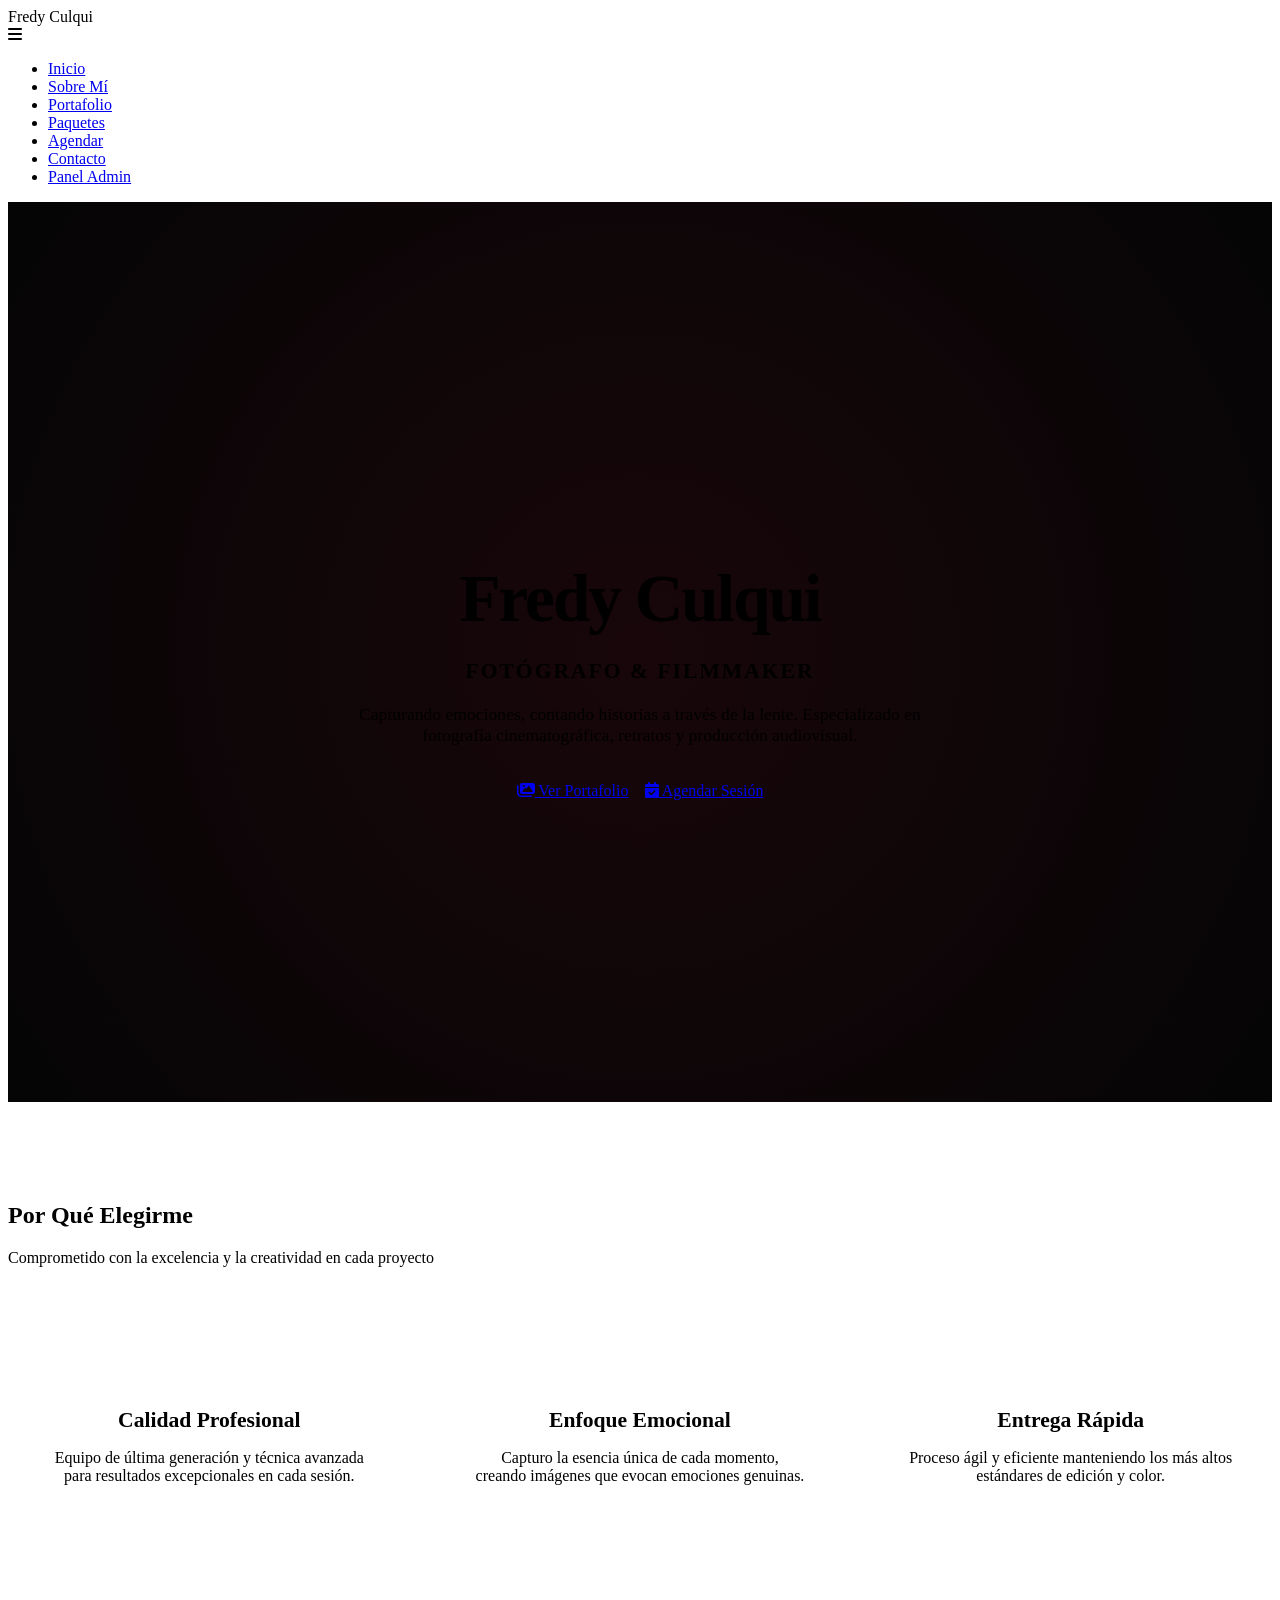
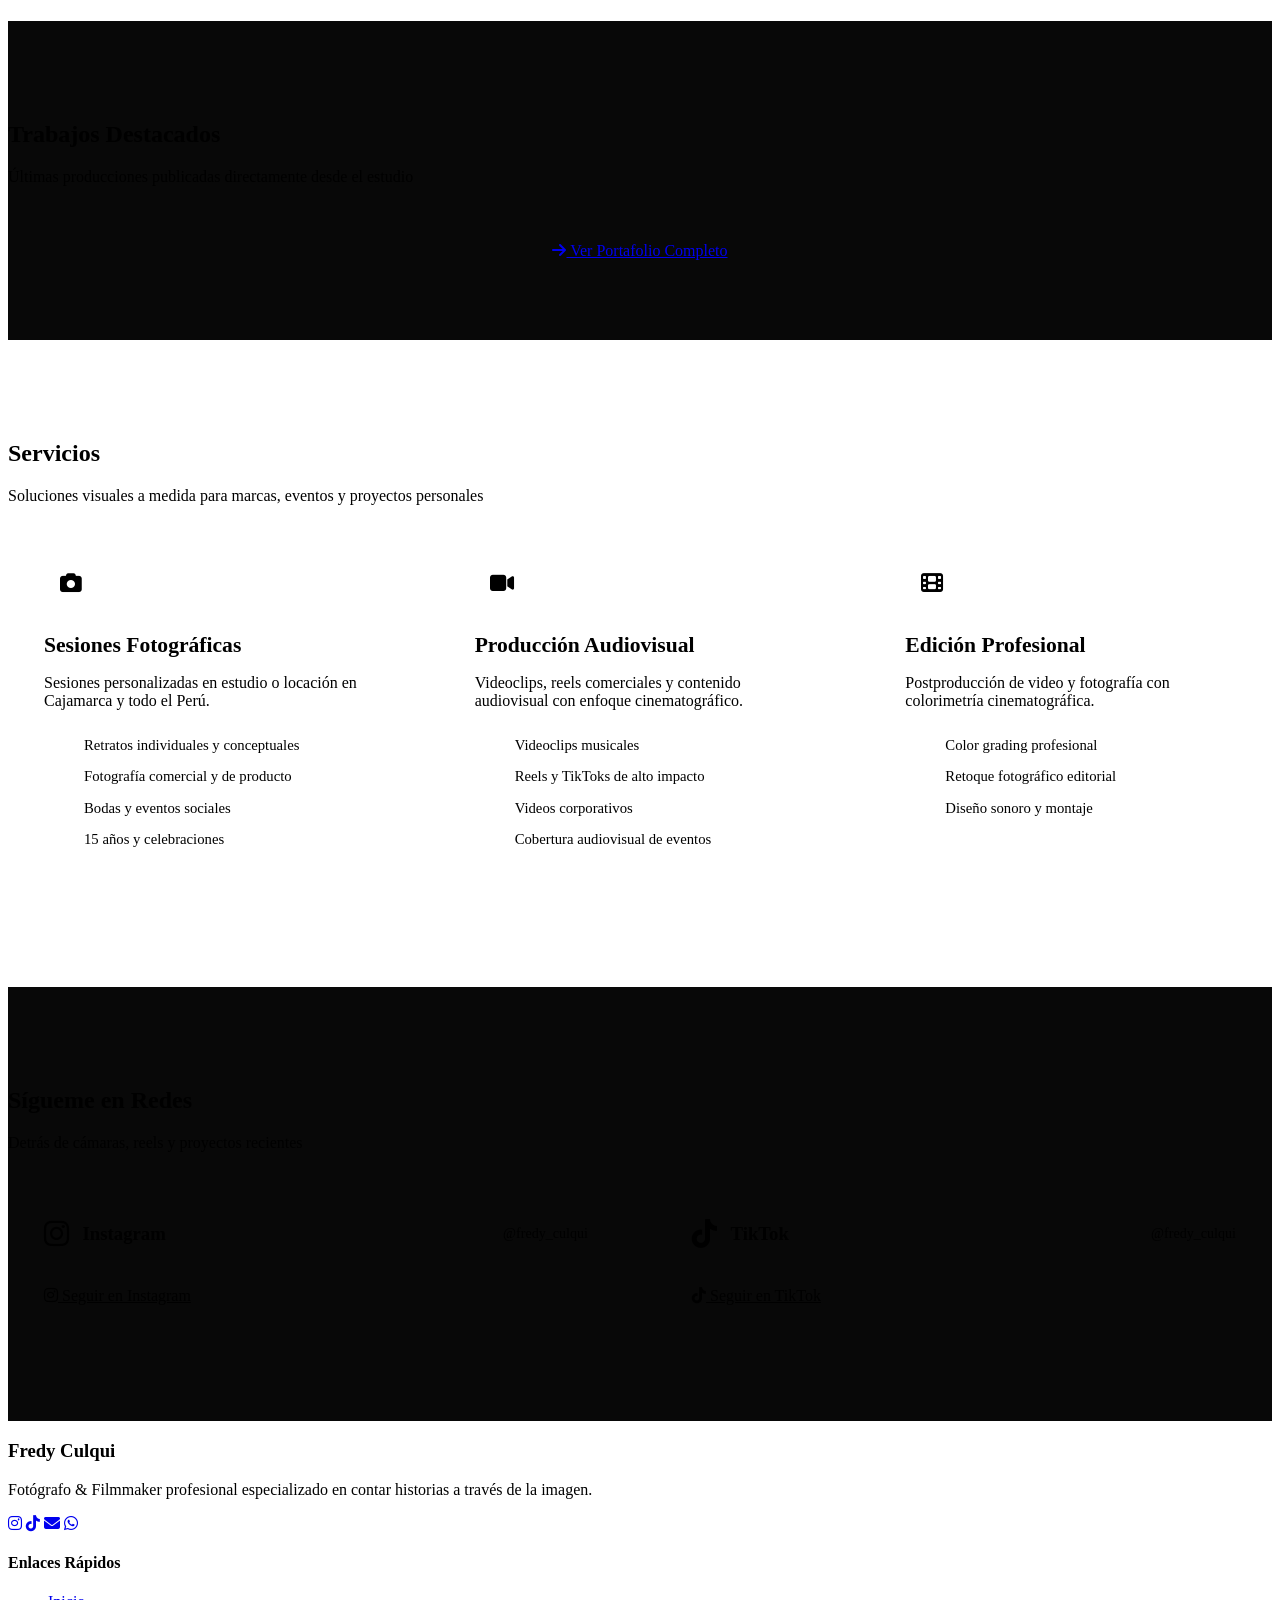
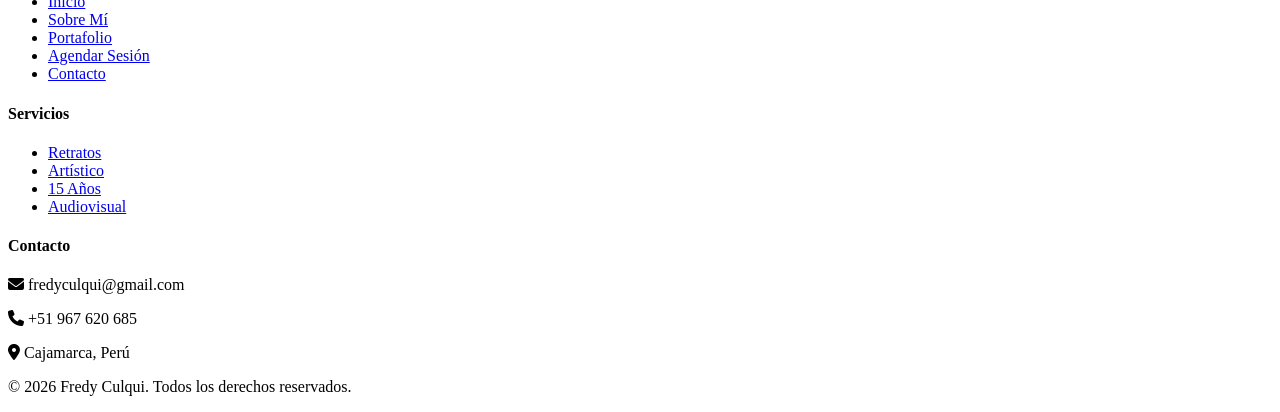
==== index.html @ 5238fda6 "Add files via upload" ====
<!DOCTYPE html>
<html lang="es">
<head>
    <meta charset="UTF-8">
    <meta name="viewport" content="width=device-width, initial-scale=1.0">
    <title>Fredy Culqui - Fotógrafo & Filmmaker</title>
    <link rel="stylesheet" href="https://cdnjs.cloudflare.com/ajax/libs/font-awesome/6.5.0/css/all.min.css">
    <link href="https://fonts.googleapis.com/css2?family=Inter:wght@300;400;500;600;700&display=swap" rel="stylesheet">
    <link rel="stylesheet" href="css/style.css">
    <link rel="stylesheet" href="css/navbar.css">
    <link rel="stylesheet" href="css/responsive.css">
    <style>
        .hero {
            position: relative;
            min-height: 100vh;
            display: flex;
            align-items: center;
            justify-content: center;
            text-align: center;
            overflow: hidden;
            background: radial-gradient(circle at center, #18060a 0%, #050505 100%);
        }

        #video-fondo {
            position: absolute;
            inset: 0;
            width: 100%;
            height: 100%;
            object-fit: cover;
            z-index: 1;
            filter: brightness(0.35);
            display: none;
        }

        .hero-text {
            max-width: 820px;
            padding: 2rem;
            z-index: 2;
            position: relative;
        }

        .hero h1 {
            font-size: 4.2rem;
            font-weight: 700;
            letter-spacing: -0.03em;
            margin-bottom: 0.75rem;
            color: var(--primary);
        }

        .hero .subtitle {
            font-size: 1.35rem;
            color: var(--accent);
            margin-bottom: 1.25rem;
            font-weight: 600;
            text-transform: uppercase;
            letter-spacing: 2px;
        }

        .hero .description {
            font-size: 1.1rem;
            color: var(--secondary);
            margin-bottom: 2.25rem;
            max-width: 600px;
            margin-inline: auto;
        }

        .btn-container {
            display: flex;
            gap: 1rem;
            justify-content: center;
            flex-wrap: wrap;
        }

        .features-section,
        .services-section {
            padding: 80px 0;
            background: var(--bg-dark);
        }

        .style-section,
        .social-section {
            padding: 80px 0;
            background: #080808;
            border-top: 1px solid var(--border-color);
            border-bottom: 1px solid var(--border-color);
        }

        .features-grid,
        .services-grid,
        .mini-gallery {
            display: grid;
            grid-template-columns: repeat(auto-fit, minmax(290px, 1fr));
            gap: 1.75rem;
        }

        .feature-card,
        .service-card,
        .social-card {
            padding: 2.25rem;
            background: var(--card-bg);
            border-radius: 12px;
            border: 1px solid var(--border-color);
            transition: all var(--transition-base);
        }

        .feature-card {
            text-align: center;
        }

        .feature-card:hover,
        .service-card:hover,
        .social-card:hover {
            transform: translateY(-6px);
            border-color: var(--accent);
        }

        .feature-icon {
            width: 68px;
            height: 68px;
            margin: 0 auto 1.25rem;
            background: var(--accent);
            border-radius: 50%;
            display: flex;
            align-items: center;
            justify-content: center;
            font-size: 1.6rem;
            color: #ffffff;
        }

        .service-icon {
            width: 54px;
            height: 54px;
            margin-bottom: 1.25rem;
            background: var(--accent-soft);
            border: 1px solid var(--accent);
            border-radius: 10px;
            display: flex;
            align-items: center;
            justify-content: center;
            font-size: 1.35rem;
            color: var(--accent);
        }

        .feature-card h3,
        .service-card h3 {
            font-size: 1.35rem;
            margin-bottom: 0.75rem;
        }

        .feature-card p,
        .service-card p {
            color: var(--secondary);
            margin-bottom: 1.25rem;
        }

        .service-features {
            list-style: none;
        }

        .service-features li {
            color: var(--secondary);
            padding: 0.45rem 0;
            border-bottom: 1px solid var(--border-color);
            font-size: 0.92rem;
        }

        .service-features li:last-child {
            border-bottom: none;
        }

        .mini-gallery {
            margin-bottom: 2.5rem;
        }

        .gallery-item {
            position: relative;
            border-radius: 10px;
            overflow: hidden;
            aspect-ratio: 4/5;
            background: var(--card-bg);
            border: 1px solid var(--border-color);
        }

        .gallery-item img,
        .gallery-item video {
            width: 100%;
            height: 100%;
            object-fit: cover;
            transition: transform var(--transition-slow);
        }

        .gallery-item:hover img,
        .gallery-item:hover video {
            transform: scale(1.05);
        }

        .gallery-overlay {
            position: absolute;
            inset: 0;
            background: linear-gradient(transparent 35%, rgba(0, 0, 0, 0.9) 100%);
            display: flex;
            align-items: flex-end;
            padding: 1.5rem;
        }

        .overlay-content span {
            color: var(--accent);
            font-size: 0.75rem;
            font-weight: 700;
            text-transform: uppercase;
            letter-spacing: 1px;
        }

        .overlay-content h4 {
            font-size: 1.2rem;
            margin: 0.25rem 0;
        }

        .overlay-content p {
            color: var(--secondary);
            font-size: 0.88rem;
        }

        .text-center {
            text-align: center;
        }

        .social-grid {
            display: grid;
            grid-template-columns: repeat(auto-fit, minmax(300px, 1fr));
            gap: 2rem;
        }

        .social-header {
            display: flex;
            align-items: center;
            gap: 0.85rem;
            margin-bottom: 1.5rem;
        }

        .social-header i {
            font-size: 1.8rem;
            color: var(--accent);
        }

        .follower-count {
            color: var(--secondary);
            font-size: 0.88rem;
            margin-left: auto;
        }

        .btn-social {
            width: 100%;
            background: transparent;
            color: var(--primary);
            border: 1px solid var(--border-color);
        }

        .btn-social:hover {
            background: var(--accent);
            border-color: var(--accent);
        }
    </style>
</head>
<body>
    <nav>
        <div class="logo">
            <a href="index.html" style="color: inherit; text-decoration: none;">Fredy <span>Culqui</span></a>
        </div>
        <i class="fas fa-bars menu-toggle"></i>
        <ul>
            <li><a href="index.html" class="active">Inicio</a></li>
            <li><a href="sobre-mi.html">Sobre Mí</a></li>
            <li><a href="portafolio.html">Portafolio</a></li>
            <li><a href="paquetes.html">Paquetes</a></li>
            <li><a href="agendar.html">Agendar</a></li>
            <li><a href="contacto.html">Contacto</a></li>
            <li><a href="login.html" class="btn-login">Panel Admin</a></li>
        </ul>
    </nav>

    <section class="hero">
        <video id="video-fondo" autoplay muted loop playsinline></video>
        <div class="hero-text">
            <h1>Fredy Culqui</h1>
            <p class="subtitle">Fotógrafo & Filmmaker</p>
            <p class="description">Capturando emociones, contando historias a través de la lente. Especializado en fotografía cinematográfica, retratos y producción audiovisual.</p>
            <div class="btn-container">
                <a href="portafolio.html" class="btn btn-primary">
                    <i class="fas fa-images"></i> Ver Portafolio
                </a>
                <a href="agendar.html" class="btn btn-outline">
                    <i class="fas fa-calendar-check"></i> Agendar Sesión
                </a>
            </div>
        </div>
    </section>

    <section class="features-section">
        <div class="container">
            <div class="section-header">
                <h2>Por Qué Elegirme</h2>
                <p>Comprometido con la excelencia y la creatividad en cada proyecto</p>
            </div>
            <div class="features-grid">
                <div class="feature-card">
                    <div class="feature-icon"><i class="fas fa-camera"></i></div>
                    <h3>Calidad Profesional</h3>
                    <p>Equipo de última generación y técnica avanzada para resultados excepcionales en cada sesión.</p>
                </div>
                <div class="feature-card">
                    <div class="feature-icon"><i class="fas fa-heart"></i></div>
                    <h3>Enfoque Emocional</h3>
                    <p>Capturo la esencia única de cada momento, creando imágenes que evocan emociones genuinas.</p>
                </div>
                <div class="feature-card">
                    <div class="feature-icon"><i class="fas fa-bolt"></i></div>
                    <h3>Entrega Rápida</h3>
                    <p>Proceso ágil y eficiente manteniendo los más altos estándares de edición y color.</p>
                </div>
            </div>
        </div>
    </section>

    <section class="style-section">
        <div class="container">
            <div class="section-header">
                <h2>Trabajos Destacados</h2>
                <p>Últimas producciones publicadas directamente desde el estudio</p>
            </div>
            <div class="mini-gallery" id="featuredGallery">
                <!-- Se carga automáticamente desde data/portfolio.json -->
            </div>
            <div class="text-center">
                <a href="portafolio.html" class="btn btn-outline">
                    <i class="fas fa-arrow-right"></i> Ver Portafolio Completo
                </a>
            </div>
        </div>
    </section>

    <section class="services-section">
        <div class="container">
            <div class="section-header">
                <h2>Servicios</h2>
                <p>Soluciones visuales a medida para marcas, eventos y proyectos personales</p>
            </div>
            <div class="services-grid">
                <div class="service-card">
                    <div class="service-icon"><i class="fas fa-camera"></i></div>
                    <h3>Sesiones Fotográficas</h3>
                    <p>Sesiones personalizadas en estudio o locación en Cajamarca y todo el Perú.</p>
                    <ul class="service-features">
                        <li>Retratos individuales y conceptuales</li>
                        <li>Fotografía comercial y de producto</li>
                        <li>Bodas y eventos sociales</li>
                        <li>15 años y celebraciones</li>
                    </ul>
                </div>
                <div class="service-card">
                    <div class="service-icon"><i class="fas fa-video"></i></div>
                    <h3>Producción Audiovisual</h3>
                    <p>Videoclips, reels comerciales y contenido audiovisual con enfoque cinematográfico.</p>
                    <ul class="service-features">
                        <li>Videoclips musicales</li>
                        <li>Reels y TikToks de alto impacto</li>
                        <li>Videos corporativos</li>
                        <li>Cobertura audiovisual de eventos</li>
                    </ul>
                </div>
                <div class="service-card">
                    <div class="service-icon"><i class="fas fa-film"></i></div>
                    <h3>Edición Profesional</h3>
                    <p>Postproducción de video y fotografía con colorimetría cinematográfica.</p>
                    <ul class="service-features">
                        <li>Color grading profesional</li>
                        <li>Retoque fotográfico editorial</li>
                        <li>Diseño sonoro y montaje</li>
                    </ul>
                </div>
            </div>
        </div>
    </section>

    <section class="social-section">
        <div class="container">
            <div class="section-header">
                <h2>Sígueme en Redes</h2>
                <p>Detrás de cámaras, reels y proyectos recientes</p>
            </div>
            <div class="social-grid">
                <div class="social-card" data-social="instagram">
                    <div class="social-header">
                        <i class="fab fa-instagram"></i>
                        <h3>Instagram</h3>
                        <span class="follower-count">@fredy_culqui</span>
                    </div>
                    <a href="https://www.instagram.com/fredy_culqui" target="_blank" class="btn btn-social">
                        <i class="fab fa-instagram"></i> Seguir en Instagram
                    </a>
                </div>
                <div class="social-card" data-social="tiktok">
                    <div class="social-header">
                        <i class="fab fa-tiktok"></i>
                        <h3>TikTok</h3>
                        <span class="follower-count">@fredy_culqui</span>
                    </div>
                    <a href="https://www.tiktok.com/@fredy_culqui" target="_blank" class="btn btn-social">
                        <i class="fab fa-tiktok"></i> Seguir en TikTok
                    </a>
                </div>
            </div>
        </div>
    </section>

    <footer id="contact">
        <div class="footer-content">
            <div class="footer-section">
                <h3>Fredy Culqui</h3>
                <p>Fotógrafo & Filmmaker profesional especializado en contar historias a través de la imagen.</p>
                <div class="social-links">
                    <a href="https://www.instagram.com/fredy_culqui" target="_blank"><i class="fab fa-instagram"></i></a>
                    <a href="https://www.tiktok.com/@fredy_culqui" target="_blank"><i class="fab fa-tiktok"></i></a>
                    <a href="mailto:fredyculqui@gmail.com"><i class="fas fa-envelope"></i></a>
                    <a href="https://wa.me/51967620685" target="_blank"><i class="fab fa-whatsapp"></i></a>
                </div>
            </div>
            <div class="footer-section">
                <h4>Enlaces Rápidos</h4>
                <ul>
                    <li><a href="index.html">Inicio</a></li>
                    <li><a href="sobre-mi.html">Sobre Mí</a></li>
                    <li><a href="portafolio.html">Portafolio</a></li>
                    <li><a href="agendar.html">Agendar Sesión</a></li>
                    <li><a href="contacto.html">Contacto</a></li>
                </ul>
            </div>
            <div class="footer-section">
                <h4>Servicios</h4>
                <ul>
                    <li><a href="portafolio.html?filter=retratos">Retratos</a></li>
                    <li><a href="portafolio.html?filter=artistico">Artístico</a></li>
                    <li><a href="portafolio.html?filter=15-anos">15 Años</a></li>
                    <li><a href="portafolio.html?filter=audiovisual">Audiovisual</a></li>
                </ul>
            </div>
            <div class="footer-section">
                <h4>Contacto</h4>
                <div class="contact-info">
                    <p><i class="fas fa-envelope"></i> fredyculqui@gmail.com</p>
                    <p><i class="fas fa-phone"></i> +51 967 620 685</p>
                    <p><i class="fas fa-map-marker-alt"></i> Cajamarca, Perú</p>
                </div>
            </div>
        </div>
        <div class="footer-bottom">
            <p>&copy; 2026 Fredy Culqui. Todos los derechos reservados.</p>
        </div>
    </footer>

    <script src="js/main.js"></script>
    <script src="js/portfolio.js"></script>
</body>
</html>
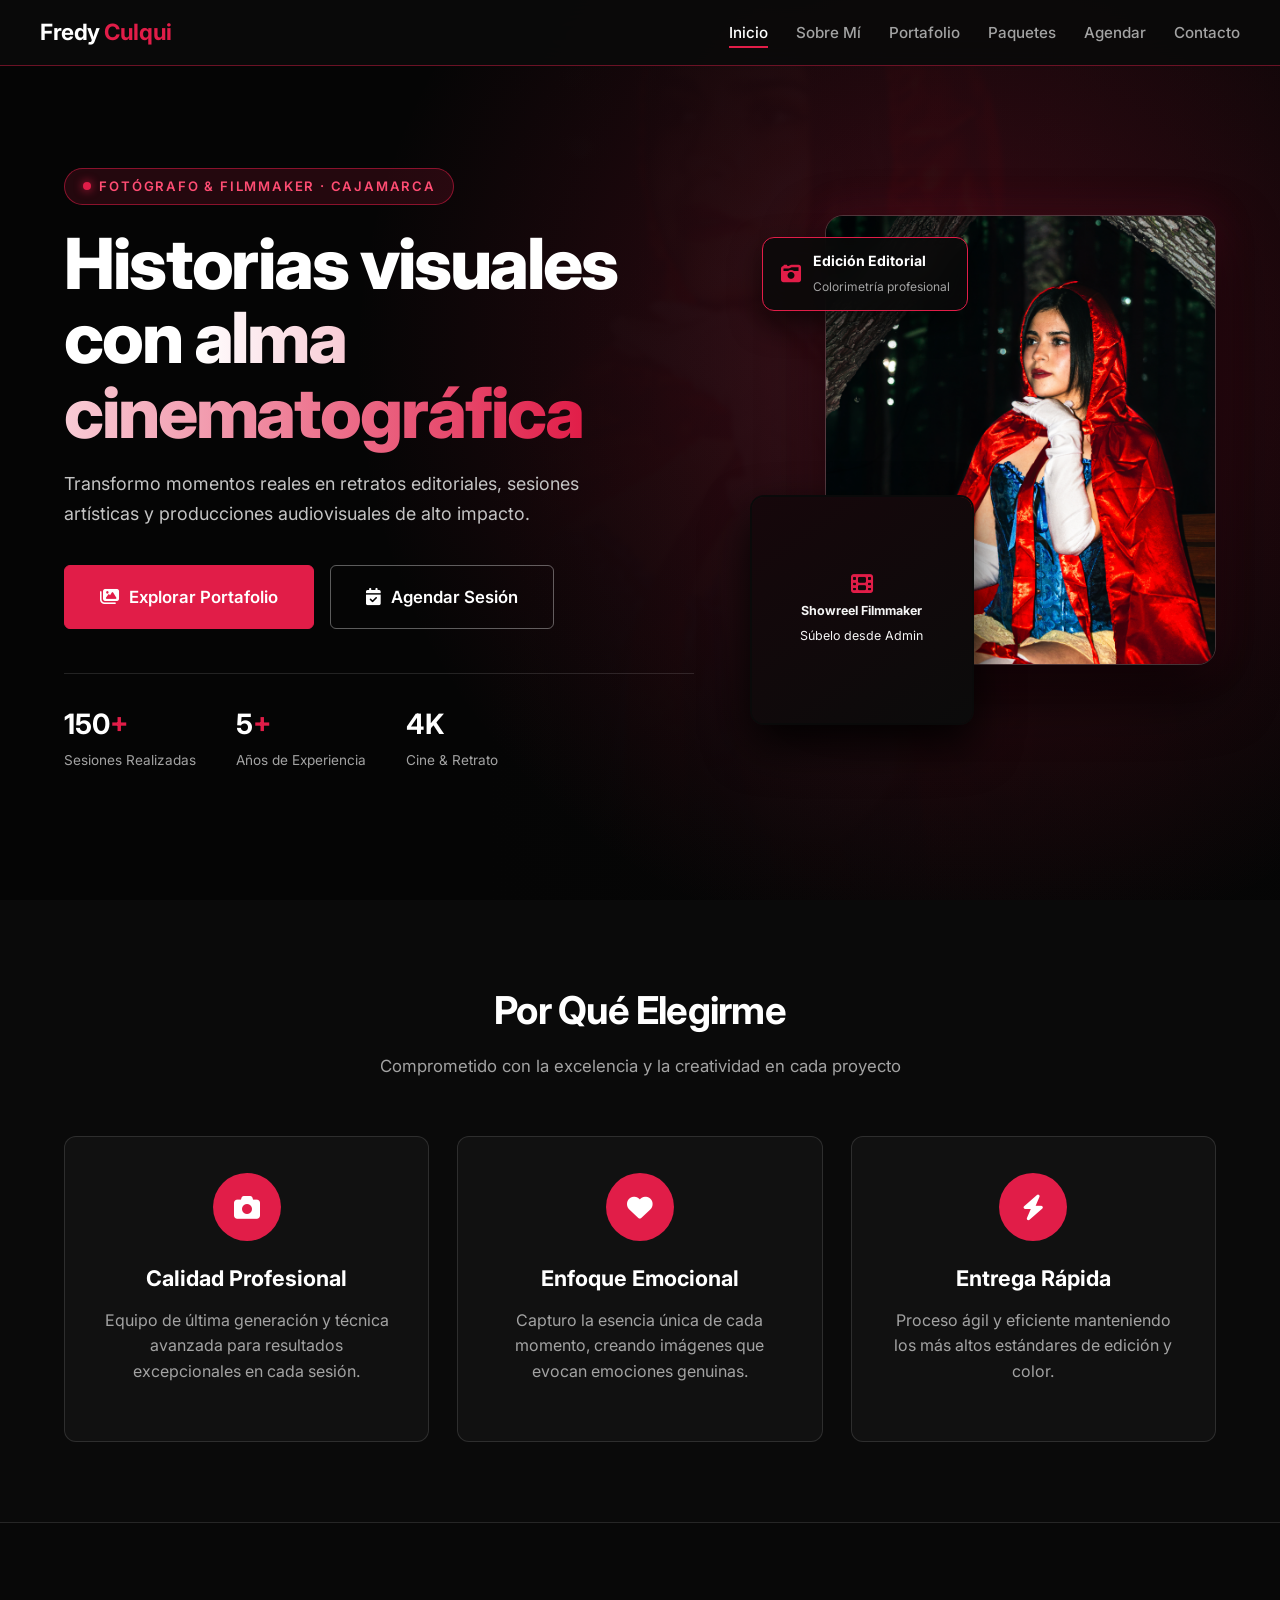
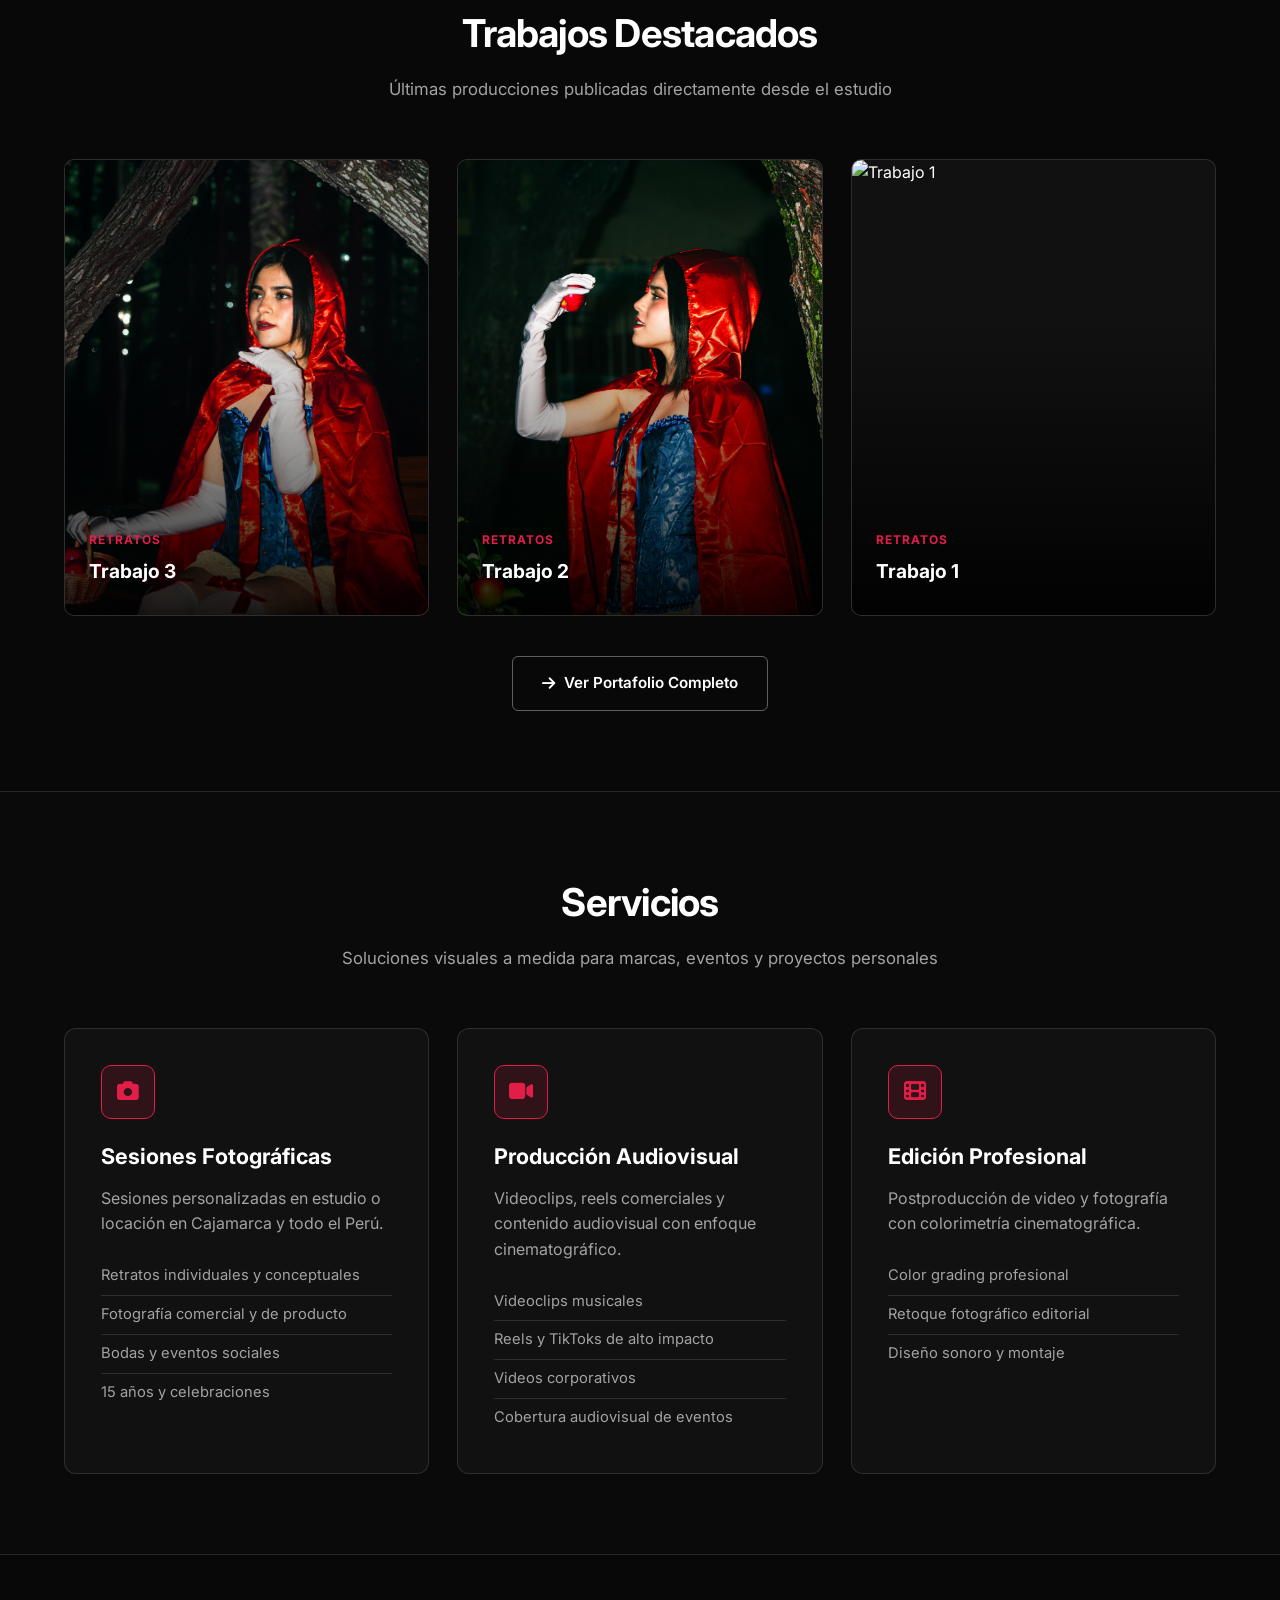
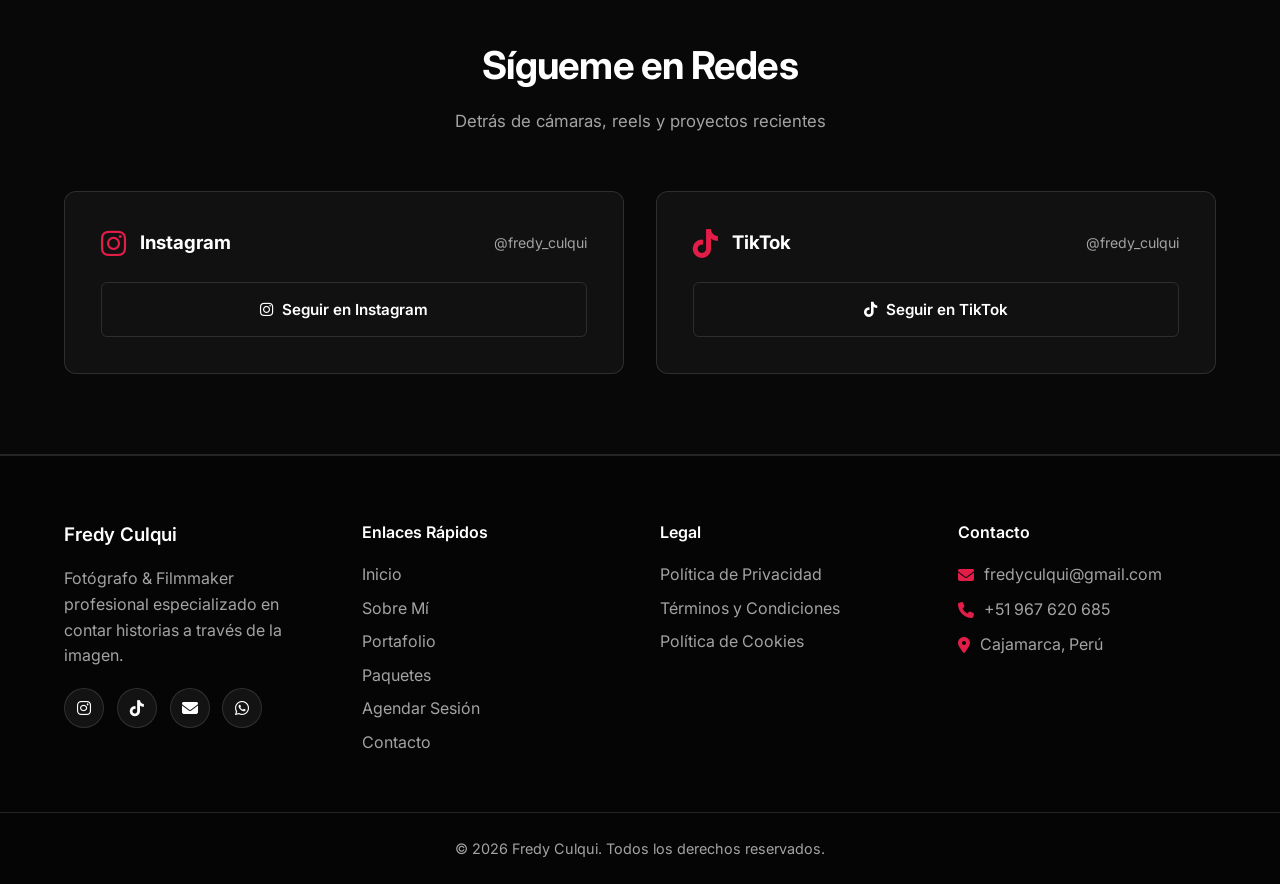
==== commit eccc1d29: "Update index.html" ====
--- a/index.html
+++ b/index.html
@@ -5,20 +5,40 @@
     <meta name="viewport" content="width=device-width, initial-scale=1.0">
     <title>Fredy Culqui - Fotógrafo & Filmmaker</title>
     <link rel="stylesheet" href="https://cdnjs.cloudflare.com/ajax/libs/font-awesome/6.5.0/css/all.min.css">
-    <link href="https://fonts.googleapis.com/css2?family=Inter:wght@300;400;500;600;700&display=swap" rel="stylesheet">
+    <link href="https://fonts.googleapis.com/css2?family=Inter:wght@300;400;500;600;700;800&display=swap" rel="stylesheet">
     <link rel="stylesheet" href="css/style.css">
     <link rel="stylesheet" href="css/navbar.css">
     <link rel="stylesheet" href="css/responsive.css">
     <style>
+        /* ===== NUEVO HERO CINEMATOGRÁFICO LLAMATIVO ===== */
         .hero {
             position: relative;
             min-height: 100vh;
             display: flex;
             align-items: center;
-            justify-content: center;
-            text-align: center;
+            padding: 120px 0 80px;
             overflow: hidden;
-            background: radial-gradient(circle at center, #18060a 0%, #050505 100%);
+            background: #050505;
+        }
+
+        .hero-bg-image {
+            position: absolute;
+            inset: 0;
+            background: url('assets/uploads/1795058951992_DSC04960-Editar-Editar.jpg') center/cover no-repeat;
+            opacity: 0.22;
+            filter: blur(2px) saturate(1.2);
+            transform: scale(1.04);
+            z-index: 0;
+        }
+
+        .hero-gradient-overlay {
+            position: absolute;
+            inset: 0;
+            background:
+                radial-gradient(circle at 75% 40%, rgba(225, 29, 72, 0.24) 0%, transparent 55%),
+                linear-gradient(90deg, #050505 38%, rgba(5, 5, 5, 0.78) 72%, rgba(5, 5, 5, 0.92) 100%),
+                linear-gradient(180deg, rgba(5,5,5,0.6) 0%, transparent 30%, #0a0a0a 100%);
+            z-index: 1;
         }
 
         #video-fondo {
@@ -27,50 +47,304 @@
             width: 100%;
             height: 100%;
             object-fit: cover;
-            z-index: 1;
-            filter: brightness(0.35);
+            z-index: 0;
+            filter: brightness(0.32);
             display: none;
         }
 
-        .hero-text {
-            max-width: 820px;
-            padding: 2rem;
+        .hero-container {
+            position: relative;
             z-index: 2;
-            position: relative;
-        }
-
-        .hero h1 {
-            font-size: 4.2rem;
-            font-weight: 700;
-            letter-spacing: -0.03em;
-            margin-bottom: 0.75rem;
-            color: var(--primary);
-        }
-
-        .hero .subtitle {
-            font-size: 1.35rem;
-            color: var(--accent);
-            margin-bottom: 1.25rem;
+            display: grid;
+            grid-template-columns: 1.15fr 0.85fr;
+            gap: 3.5rem;
+            align-items: center;
+        }
+
+        .hero-pill {
+            display: inline-flex;
+            align-items: center;
+            gap: 0.55rem;
+            padding: 0.45rem 1.1rem;
+            border-radius: 50px;
+            background: rgba(225, 29, 72, 0.14);
+            border: 1px solid rgba(225, 29, 72, 0.55);
+            color: #ff4d73;
+            font-size: 0.82rem;
             font-weight: 600;
             text-transform: uppercase;
-            letter-spacing: 2px;
+            letter-spacing: 1.8px;
+            margin-bottom: 1.35rem;
+        }
+
+        .hero-pill .dot {
+            width: 8px;
+            height: 8px;
+            border-radius: 50%;
+            background: var(--accent);
+            box-shadow: 0 0 10px var(--accent);
+            animation: pulseDot 1.8s infinite;
+        }
+
+        @keyframes pulseDot {
+            0%, 100% { transform: scale(1); opacity: 1; }
+            50% { transform: scale(1.4); opacity: 0.6; }
+        }
+
+        .hero h1 {
+            font-size: 4.4rem;
+            font-weight: 800;
+            line-height: 1.06;
+            letter-spacing: -0.03em;
+            margin-bottom: 1.15rem;
+            color: var(--primary);
+        }
+
+        .hero h1 span {
+            background: linear-gradient(90deg, #ffffff 0%, #e11d48 100%);
+            -webkit-background-clip: text;
+            -webkit-text-fill-color: transparent;
         }
 
         .hero .description {
-            font-size: 1.1rem;
+            font-size: 1.12rem;
+            color: #c4c4c4;
+            margin-bottom: 2.2rem;
+            max-width: 560px;
+            line-height: 1.7;
+        }
+
+        .btn-container {
+            display: flex;
+            gap: 1rem;
+            flex-wrap: wrap;
+            margin-bottom: 2.75rem;
+        }
+
+        .hero-metrics {
+            display: flex;
+            gap: 2.5rem;
+            padding-top: 1.75rem;
+            border-top: 1px solid rgba(255, 255, 255, 0.12);
+        }
+
+        .metric-item strong {
+            display: block;
+            font-size: 1.75rem;
+            font-weight: 700;
+            color: var(--primary);
+        }
+
+        .metric-item strong span {
+            color: var(--accent);
+        }
+
+        .metric-item small {
             color: var(--secondary);
-            margin-bottom: 2.25rem;
-            max-width: 600px;
-            margin-inline: auto;
-        }
-
-        .btn-container {
-            display: flex;
-            gap: 1rem;
+            font-size: 0.85rem;
+        }
+
+        /* Tarjetas visuales flotantes a la derecha del Hero */
+        .hero-visual-stack {
+            position: relative;
+            height: 510px;
+        }
+
+        .hero-card-main {
+            position: relative;
+            width: 84%;
+            height: 450px;
+            margin-left: auto;
+            border-radius: 18px;
+            overflow: hidden;
+            border: 1px solid rgba(255, 255, 255, 0.18);
+            box-shadow: 0 25px 60px rgba(0, 0, 0, 0.8), 0 0 40px rgba(225, 29, 72, 0.18);
+            transition: transform 0.5s ease;
+        }
+
+        .hero-card-main:hover {
+            transform: translateY(-6px);
+        }
+
+        .hero-card-main img {
+            width: 100%;
+            height: 100%;
+            object-fit: cover;
+            display: block;
+        }
+
+        .hero-card-secondary {
+            position: absolute;
+            bottom: 0;
+            left: 0;
+            width: 48%;
+            height: 230px;
+            border-radius: 14px;
+            overflow: hidden;
+            border: 2px solid #0a0a0a;
+            box-shadow: 0 20px 45px rgba(0, 0, 0, 0.9);
+            transition: transform 0.5s ease;
+        }
+
+        .hero-card-secondary:hover {
+            transform: scale(1.04);
+        }
+
+        .hero-card-secondary img,
+        .hero-card-secondary video {
+            width: 100%;
+            height: 100%;
+            object-fit: cover;
+            display: block;
+        }
+
+        .hero-video-placeholder {
+            width: 100%;
+            height: 100%;
+            background: linear-gradient(145deg, #16070b 0%, #0b0b0b 100%);
+            display: flex;
+            flex-direction: column;
+            align-items: center;
             justify-content: center;
-            flex-wrap: wrap;
-        }
-
+            gap: 0.35rem;
+            color: #f5f5f5;
+            font-size: 0.78rem;
+            text-align: center;
+            padding: 0.5rem;
+        }
+
+        .hero-video-placeholder i {
+            color: var(--accent);
+            font-size: 1.35rem;
+        }
+
+        .hero-floating-tag {
+            position: absolute;
+            top: 22px;
+            left: 12px;
+            background: rgba(10, 10, 10, 0.88);
+            backdrop-filter: blur(12px);
+            border: 1px solid var(--accent);
+            padding: 0.75rem 1.1rem;
+            border-radius: 12px;
+            display: flex;
+            align-items: center;
+            gap: 0.75rem;
+            z-index: 3;
+            box-shadow: 0 12px 30px rgba(0, 0, 0, 0.6);
+        }
+
+        .hero-floating-tag i {
+            color: var(--accent);
+            font-size: 1.25rem;
+        }
+
+        .hero-floating-tag div strong {
+            display: block;
+            font-size: 0.88rem;
+            color: #fff;
+        }
+
+        .hero-floating-tag div span {
+            font-size: 0.75rem;
+            color: var(--secondary);
+        }
+
+        @media (max-width: 960px) {
+            .hero {
+                min-height: auto;
+                padding: 105px 0 60px;
+            }
+            .hero-container {
+                grid-template-columns: 1fr;
+                text-align: center;
+                gap: 2.25rem;
+            }
+            .hero-pill {
+                font-size: 0.72rem;
+                letter-spacing: 1.1px;
+                padding: 0.4rem 0.9rem;
+                margin-bottom: 1rem;
+            }
+            .hero h1 {
+                font-size: 2.75rem;
+                line-height: 1.12;
+                margin-bottom: 0.9rem;
+            }
+            .hero .description {
+                margin-inline: auto;
+                font-size: 1rem;
+                margin-bottom: 1.5rem;
+            }
+            .btn-container {
+                justify-content: center;
+                gap: 0.75rem;
+                margin-bottom: 1.75rem;
+            }
+            .hero-metrics {
+                justify-content: center;
+                gap: 1.5rem;
+                padding-top: 1.25rem;
+            }
+            .metric-item strong { font-size: 1.4rem; }
+            .hero-visual-stack {
+                max-width: 390px;
+                width: 100%;
+                margin: 0 auto;
+                height: 360px;
+            }
+            .hero-card-main {
+                width: 82%;
+                height: 310px;
+                border-radius: 14px;
+            }
+            .hero-card-secondary {
+                width: 46%;
+                height: 165px;
+                border-radius: 12px;
+            }
+            .hero-floating-tag {
+                top: 12px;
+                left: 4px;
+                padding: 0.55rem 0.8rem;
+                gap: 0.55rem;
+                border-radius: 10px;
+            }
+            .hero-floating-tag i { font-size: 1rem; }
+            .hero-floating-tag div strong { font-size: 0.78rem; }
+            .hero-floating-tag div span { font-size: 0.68rem; }
+        }
+
+        @media (max-width: 520px) {
+            .hero { padding: 96px 0 50px; }
+            .hero h1 { font-size: 2.15rem !important; }
+            .hero-metrics {
+                display: grid;
+                grid-template-columns: repeat(3, 1fr);
+                gap: 0.75rem;
+                text-align: center;
+            }
+            .hero-visual-stack {
+                max-width: 340px;
+                height: 320px;
+            }
+            .hero-card-main {
+                width: 82%;
+                height: 275px;
+            }
+            .hero-card-secondary {
+                width: 46%;
+                height: 145px;
+            }
+            .features-section, .services-section, .style-section, .social-section {
+                padding: 55px 0;
+            }
+            .section-header { margin-bottom: 2rem; }
+            .section-header h2 { font-size: 1.75rem; }
+            .feature-card, .service-card, .social-card { padding: 1.5rem; }
+        }
+
+        /* ===== SECCIONES RESTANTES ===== */
         .features-section,
         .services-section {
             padding: 80px 0;
@@ -103,9 +377,7 @@
             transition: all var(--transition-base);
         }
 
-        .feature-card {
-            text-align: center;
-        }
+        .feature-card { text-align: center; }
 
         .feature-card:hover,
         .service-card:hover,
@@ -153,9 +425,7 @@
             margin-bottom: 1.25rem;
         }
 
-        .service-features {
-            list-style: none;
-        }
+        .service-features { list-style: none; }
 
         .service-features li {
             color: var(--secondary);
@@ -164,13 +434,9 @@
             font-size: 0.92rem;
         }
 
-        .service-features li:last-child {
-            border-bottom: none;
-        }
-
-        .mini-gallery {
-            margin-bottom: 2.5rem;
-        }
+        .service-features li:last-child { border-bottom: none; }
+
+        .mini-gallery { margin-bottom: 2.5rem; }
 
         .gallery-item {
             position: relative;
@@ -211,19 +477,9 @@
             letter-spacing: 1px;
         }
 
-        .overlay-content h4 {
-            font-size: 1.2rem;
-            margin: 0.25rem 0;
-        }
-
-        .overlay-content p {
-            color: var(--secondary);
-            font-size: 0.88rem;
-        }
-
-        .text-center {
-            text-align: center;
-        }
+        .overlay-content h4 { font-size: 1.2rem; margin: 0.25rem 0; }
+        .overlay-content p { color: var(--secondary); font-size: 0.88rem; }
+        .text-center { text-align: center; }
 
         .social-grid {
             display: grid;
@@ -238,16 +494,8 @@
             margin-bottom: 1.5rem;
         }
 
-        .social-header i {
-            font-size: 1.8rem;
-            color: var(--accent);
-        }
-
-        .follower-count {
-            color: var(--secondary);
-            font-size: 0.88rem;
-            margin-left: auto;
-        }
+        .social-header i { font-size: 1.8rem; color: var(--accent); }
+        .follower-count { color: var(--secondary); font-size: 0.88rem; margin-left: auto; }
 
         .btn-social {
             width: 100%;
@@ -275,23 +523,64 @@
             <li><a href="paquetes.html">Paquetes</a></li>
             <li><a href="agendar.html">Agendar</a></li>
             <li><a href="contacto.html">Contacto</a></li>
-            <li><a href="login.html" class="btn-login">Panel Admin</a></li>
         </ul>
     </nav>
 
     <section class="hero">
+        <div class="hero-bg-image" id="heroBgImage"></div>
         <video id="video-fondo" autoplay muted loop playsinline></video>
-        <div class="hero-text">
-            <h1>Fredy Culqui</h1>
-            <p class="subtitle">Fotógrafo & Filmmaker</p>
-            <p class="description">Capturando emociones, contando historias a través de la lente. Especializado en fotografía cinematográfica, retratos y producción audiovisual.</p>
-            <div class="btn-container">
-                <a href="portafolio.html" class="btn btn-primary">
-                    <i class="fas fa-images"></i> Ver Portafolio
-                </a>
-                <a href="agendar.html" class="btn btn-outline">
-                    <i class="fas fa-calendar-check"></i> Agendar Sesión
-                </a>
+        <div class="hero-gradient-overlay"></div>
+
+        <div class="container hero-container">
+            <div class="hero-text">
+                <div class="hero-pill">
+                    <span class="dot"></span> Fotógrafo & Filmmaker · Cajamarca
+                </div>
+                <h1>Historias visuales con <span>alma cinematográfica</span></h1>
+                <p class="description">Transformo momentos reales en retratos editoriales, sesiones artísticas y producciones audiovisuales de alto impacto.</p>
+                <div class="btn-container">
+                    <a href="portafolio.html" class="btn btn-primary btn-large">
+                        <i class="fas fa-images"></i> Explorar Portafolio
+                    </a>
+                    <a href="agendar.html" class="btn btn-outline btn-large">
+                        <i class="fas fa-calendar-check"></i> Agendar Sesión
+                    </a>
+                </div>
+                <div class="hero-metrics">
+                    <div class="metric-item">
+                        <strong>150<span>+</span></strong>
+                        <small>Sesiones Realizadas</small>
+                    </div>
+                    <div class="metric-item">
+                        <strong>5<span>+</span></strong>
+                        <small>Años de Experiencia</small>
+                    </div>
+                    <div class="metric-item">
+                        <strong>4K</strong>
+                        <small>Cine & Retrato</small>
+                    </div>
+                </div>
+            </div>
+
+            <div class="hero-visual-stack">
+                <div class="hero-floating-tag">
+                    <i class="fas fa-camera-retro"></i>
+                    <div>
+                        <strong>Edición Editorial</strong>
+                        <span>Colorimetría profesional</span>
+                    </div>
+                </div>
+                <div class="hero-card-main">
+                    <img id="heroMainImage" src="assets/uploads/1795058951992_DSC04960-Editar-Editar.jpg" alt="Sesión Fotográfica Fredy Culqui">
+                </div>
+                <div class="hero-card-secondary" id="heroVideoCard">
+                    <video id="heroShowreelVideo" autoplay muted loop playsinline style="display:none;"></video>
+                    <div class="hero-video-placeholder" id="heroVideoPlaceholder">
+                        <i class="fas fa-film"></i>
+                        <strong>Showreel Filmmaker</strong>
+                        <span>Súbelo desde Admin</span>
+                    </div>
+                </div>
             </div>
         </div>
     </section>
@@ -431,17 +720,17 @@
                     <li><a href="index.html">Inicio</a></li>
                     <li><a href="sobre-mi.html">Sobre Mí</a></li>
                     <li><a href="portafolio.html">Portafolio</a></li>
+                    <li><a href="paquetes.html">Paquetes</a></li>
                     <li><a href="agendar.html">Agendar Sesión</a></li>
                     <li><a href="contacto.html">Contacto</a></li>
                 </ul>
             </div>
             <div class="footer-section">
-                <h4>Servicios</h4>
+                <h4>Legal</h4>
                 <ul>
-                    <li><a href="portafolio.html?filter=retratos">Retratos</a></li>
-                    <li><a href="portafolio.html?filter=artistico">Artístico</a></li>
-                    <li><a href="portafolio.html?filter=15-anos">15 Años</a></li>
-                    <li><a href="portafolio.html?filter=audiovisual">Audiovisual</a></li>
+                    <li><a href="privacy.html">Política de Privacidad</a></li>
+                    <li><a href="terms.html">Términos y Condiciones</a></li>
+                    <li><a href="cookies.html">Política de Cookies</a></li>
                 </ul>
             </div>
             <div class="footer-section">
@@ -461,4 +750,4 @@
     <script src="js/main.js"></script>
     <script src="js/portfolio.js"></script>
 </body>
-</html>+</html>
--- a/css/style.css
+++ b/css/style.css
@@ -0,0 +1,196 @@
+/* ===== VARIABLES Y ESTILOS BASE (NEGRO, BLANCO Y ROJO) ===== */
+:root {
+    --primary: #ffffff;
+    --secondary: #a3a3a3;
+    --accent: #e11d48;
+    --accent-hover: #be123c;
+    --accent-soft: rgba(225, 29, 72, 0.14);
+    --bg-dark: #0a0a0a;
+    --bg-darker: #050505;
+    --card-bg: #111111;
+    --border-color: rgba(255, 255, 255, 0.12);
+    --transition-base: 0.3s ease;
+    --transition-bounce: 0.5s cubic-bezier(0.23, 1, 0.32, 1);
+    --transition-slow: 0.7s ease;
+}
+
+* {
+    margin: 0;
+    padding: 0;
+    box-sizing: border-box;
+}
+
+body {
+    font-family: 'Inter', sans-serif;
+    background: var(--bg-dark);
+    color: var(--primary);
+    line-height: 1.6;
+    overflow-x: hidden;
+}
+
+.container {
+    max-width: 1200px;
+    margin: 0 auto;
+    padding: 0 1.5rem;
+}
+
+/* ===== BOTONES ===== */
+.btn {
+    display: inline-flex;
+    align-items: center;
+    justify-content: center;
+    gap: 0.6rem;
+    padding: 0.9rem 1.8rem;
+    border-radius: 6px;
+    text-decoration: none;
+    font-weight: 600;
+    transition: all var(--transition-base);
+    border: 1px solid transparent;
+    cursor: pointer;
+    font-size: 0.95rem;
+}
+
+.btn-primary {
+    background: var(--accent);
+    color: #ffffff;
+    border-color: var(--accent);
+}
+
+.btn-primary:hover {
+    background: var(--accent-hover);
+    border-color: var(--accent-hover);
+    transform: translateY(-2px);
+    box-shadow: 0 10px 25px rgba(225, 29, 72, 0.35);
+}
+
+.btn-outline {
+    background: transparent;
+    color: var(--primary);
+    border: 1px solid rgba(255, 255, 255, 0.35);
+}
+
+.btn-outline:hover {
+    background: #ffffff;
+    color: #0a0a0a;
+    border-color: #ffffff;
+    transform: translateY(-2px);
+}
+
+.btn-large {
+    padding: 1.1rem 2.2rem;
+    font-size: 1.05rem;
+}
+
+/* ===== ENCABEZADOS DE SECCIÓN ===== */
+.section-header {
+    text-align: center;
+    margin-bottom: 3.5rem;
+}
+
+.section-header h2 {
+    font-size: 2.4rem;
+    font-weight: 700;
+    letter-spacing: -0.02em;
+    margin-bottom: 0.75rem;
+    color: var(--primary);
+}
+
+.section-header p {
+    font-size: 1.05rem;
+    color: var(--secondary);
+    max-width: 600px;
+    margin: 0 auto;
+}
+
+/* ===== FOOTER ===== */
+footer {
+    background: var(--bg-darker);
+    color: var(--primary);
+    padding: 4rem 0 1.5rem;
+    border-top: 1px solid var(--border-color);
+}
+
+.footer-content {
+    max-width: 1200px;
+    margin: 0 auto;
+    padding: 0 1.5rem;
+    display: grid;
+    grid-template-columns: repeat(auto-fit, minmax(220px, 1fr));
+    gap: 2.5rem;
+}
+
+.footer-section h3,
+.footer-section h4 {
+    margin-bottom: 1rem;
+    color: var(--primary);
+    font-weight: 600;
+}
+
+.footer-section p {
+    color: var(--secondary);
+    line-height: 1.6;
+    margin-bottom: 1.2rem;
+}
+
+.social-links {
+    display: flex;
+    gap: 0.8rem;
+}
+
+.social-links a {
+    width: 40px;
+    height: 40px;
+    background: rgba(255, 255, 255, 0.06);
+    border: 1px solid var(--border-color);
+    border-radius: 50%;
+    display: flex;
+    align-items: center;
+    justify-content: center;
+    color: var(--primary);
+    text-decoration: none;
+    transition: all var(--transition-base);
+}
+
+.social-links a:hover {
+    background: var(--accent);
+    border-color: var(--accent);
+    transform: translateY(-2px);
+}
+
+.footer-section ul {
+    list-style: none;
+}
+
+.footer-section ul li {
+    margin-bottom: 0.5rem;
+}
+
+.footer-section ul li a {
+    color: var(--secondary);
+    text-decoration: none;
+    transition: color var(--transition-base);
+}
+
+.footer-section ul li a:hover {
+    color: var(--accent);
+}
+
+.contact-info p {
+    display: flex;
+    align-items: center;
+    gap: 0.6rem;
+    margin-bottom: 0.6rem;
+}
+
+.contact-info i {
+    color: var(--accent);
+}
+
+.footer-bottom {
+    text-align: center;
+    margin-top: 3rem;
+    padding-top: 1.5rem;
+    border-top: 1px solid var(--border-color);
+    color: var(--secondary);
+    font-size: 0.9rem;
+}
--- a/css/navbar.css
+++ b/css/navbar.css
@@ -0,0 +1,82 @@
+/* ===== NAVBAR ===== */
+nav {
+    display: flex;
+    justify-content: space-between;
+    align-items: center;
+    padding: 0.9rem 2.5rem;
+    background: rgba(10, 10, 10, 0.92);
+    backdrop-filter: blur(18px);
+    border-bottom: 1px solid rgba(225, 29, 72, 0.45);
+    position: fixed;
+    top: 0;
+    left: 0;
+    right: 0;
+    z-index: 1000;
+}
+
+.logo {
+    font-size: 1.4rem;
+    font-weight: 700;
+    letter-spacing: -0.02em;
+    color: var(--primary);
+}
+
+.logo span {
+    color: var(--accent);
+}
+
+nav ul {
+    display: flex;
+    list-style: none;
+    align-items: center;
+    gap: 1.75rem;
+}
+
+nav ul li a {
+    color: var(--secondary);
+    text-decoration: none;
+    transition: color var(--transition-base);
+    font-weight: 500;
+    font-size: 0.95rem;
+}
+
+nav ul li a:hover,
+nav ul li a.active {
+    color: var(--primary);
+}
+
+nav ul li a.active {
+    position: relative;
+}
+
+nav ul li a.active::after {
+    content: '';
+    position: absolute;
+    bottom: -6px;
+    left: 0;
+    width: 100%;
+    height: 2px;
+    background: var(--accent);
+}
+
+.btn-login {
+    background: var(--accent-soft);
+    color: #ffffff !important;
+    padding: 0.5rem 1.2rem;
+    border-radius: 6px;
+    border: 1px solid var(--accent);
+    transition: all var(--transition-base);
+}
+
+.btn-login:hover {
+    background: var(--accent);
+    transform: translateY(-1px);
+}
+
+.menu-toggle {
+    display: none;
+    cursor: pointer;
+    font-size: 1.4rem;
+    color: var(--primary);
+    z-index: 1001;
+}
--- a/css/responsive.css
+++ b/css/responsive.css
@@ -0,0 +1,143 @@
+/* ===== RESPONSIVE DESIGN LIMPIO ===== */
+@media (max-width: 900px) {
+    nav {
+        padding: 0.85rem 1.25rem;
+    }
+
+    .menu-toggle {
+        display: block;
+    }
+
+    nav ul {
+        position: fixed;
+        top: 0;
+        right: -100%;
+        width: 78%;
+        max-width: 320px;
+        height: 100vh;
+        background: #080808;
+        flex-direction: column;
+        justify-content: center;
+        align-items: center;
+        gap: 1.5rem;
+        transition: right 0.3s ease;
+        z-index: 1000;
+        padding: 2rem;
+        border-left: 1px solid var(--accent);
+    }
+
+    nav ul.active {
+        right: 0;
+    }
+
+    nav ul li a {
+        font-size: 1.1rem;
+    }
+
+    .portfolio-hero .hero-content {
+        flex-direction: column;
+        text-align: center;
+    }
+
+    .hero-stats {
+        justify-content: center;
+    }
+}
+
+@media (max-width: 768px) {
+    .hero h1,
+    .portfolio-hero h1,
+    .about-hero h1,
+    .booking-hero h1,
+    .contact-hero h1,
+    .packages-hero h1 {
+        font-size: 2.3rem !important;
+    }
+
+    .section-header h2 {
+        font-size: 1.9rem;
+    }
+
+    .filters-section {
+        top: 58px;
+        padding: 0.9rem 0;
+    }
+
+    .filters-container {
+        flex-direction: column;
+        align-items: stretch;
+    }
+
+    .filter-group {
+        overflow-x: auto;
+        flex-wrap: nowrap;
+        padding-bottom: 0.35rem;
+        -webkit-overflow-scrolling: touch;
+    }
+
+    .filter-btn {
+        white-space: nowrap;
+        padding: 0.55rem 1rem;
+        font-size: 0.85rem;
+    }
+
+    .view-controls {
+        display: none;
+    }
+
+    .portfolio-grid {
+        grid-template-columns: repeat(2, 1fr);
+        gap: 0.75rem;
+    }
+
+    .portfolio-overlay {
+        opacity: 1;
+        padding: 1rem;
+        background: linear-gradient(transparent 45%, rgba(0, 0, 0, 0.92) 100%);
+    }
+
+    .overlay-content p,
+    .view-btn-expand {
+        display: none;
+    }
+
+    .overlay-content h3 {
+        font-size: 0.95rem;
+        margin-bottom: 0;
+    }
+
+    .comment-form .form-row {
+        grid-template-columns: 1fr;
+    }
+
+    .footer-content {
+        grid-template-columns: 1fr;
+        text-align: center;
+    }
+
+    .social-links,
+    .contact-info p {
+        justify-content: center;
+    }
+
+    .btn-container {
+        flex-direction: column;
+        align-items: center;
+    }
+
+    .btn-container .btn {
+        width: 100%;
+        max-width: 300px;
+    }
+}
+
+@media (max-width: 480px) {
+    .portfolio-grid {
+        grid-template-columns: 1fr;
+        gap: 1rem;
+    }
+
+    .container {
+        padding: 0 1rem;
+    }
+}
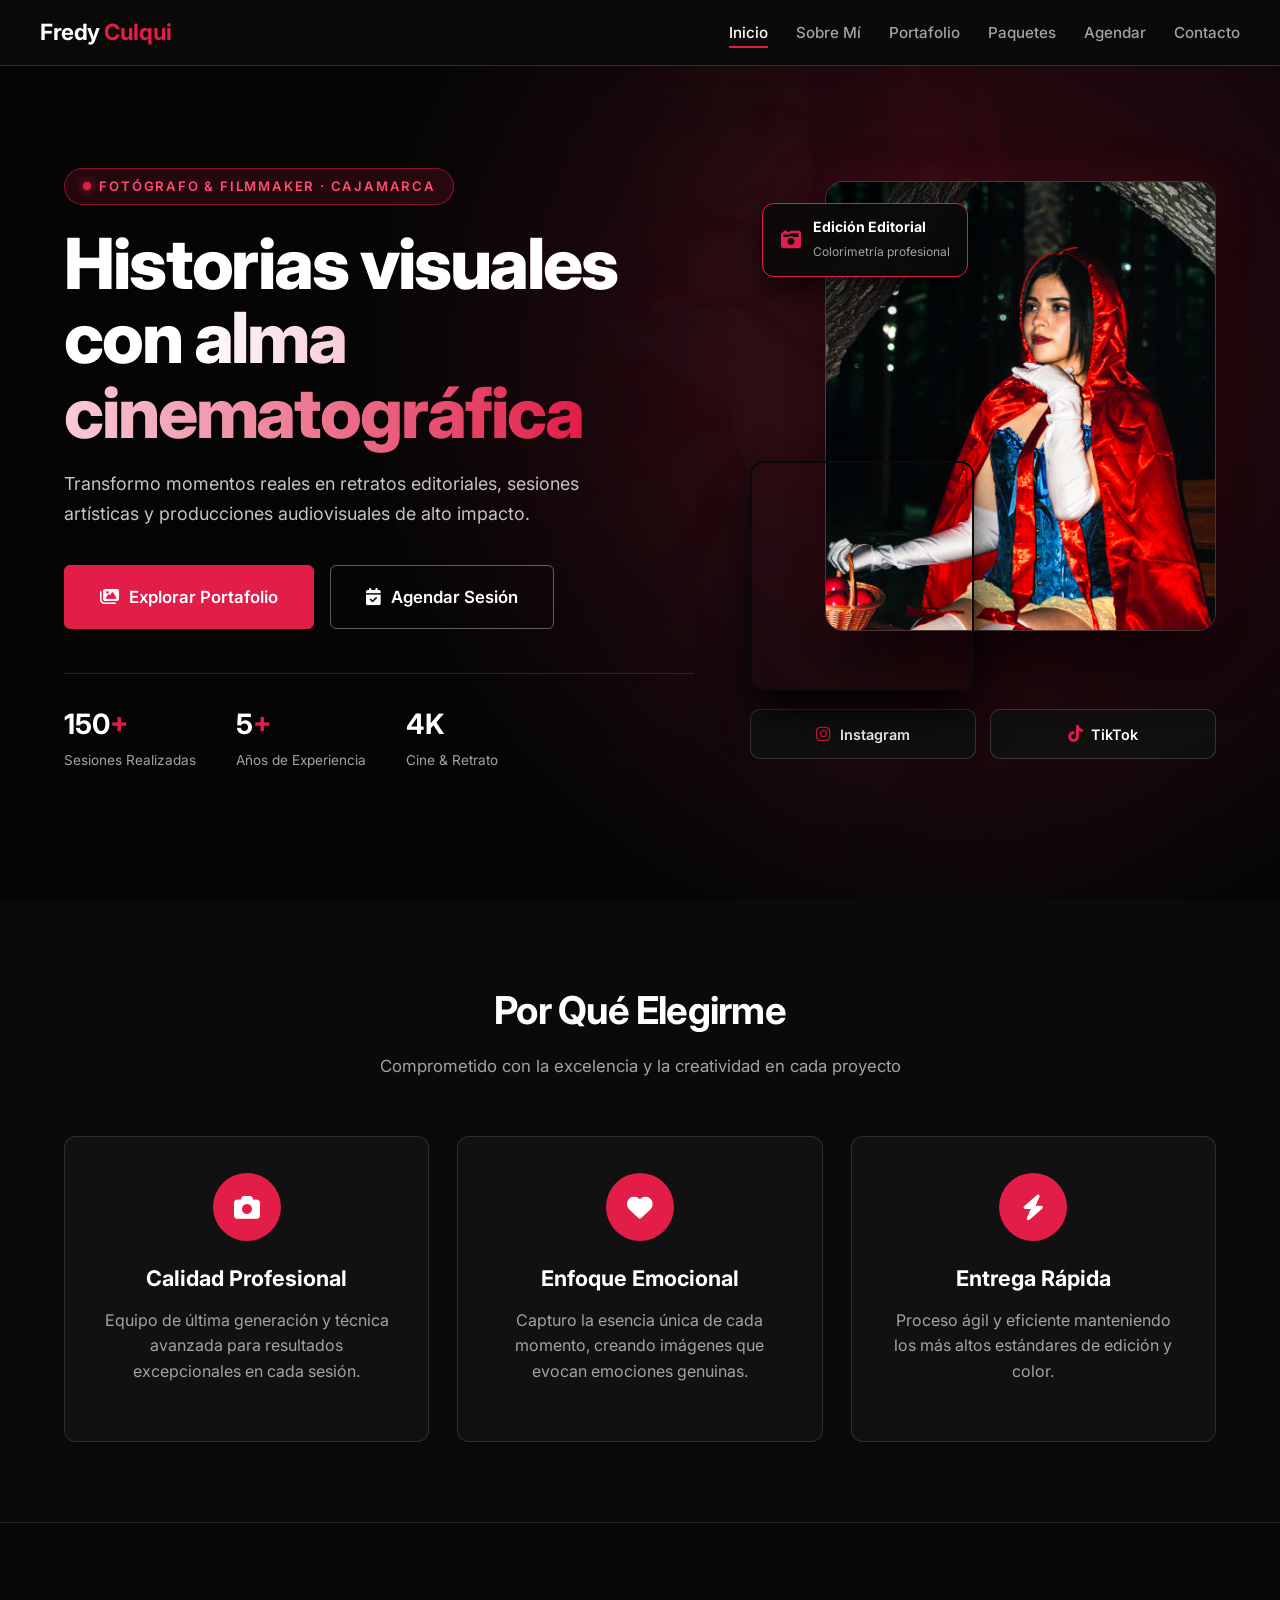
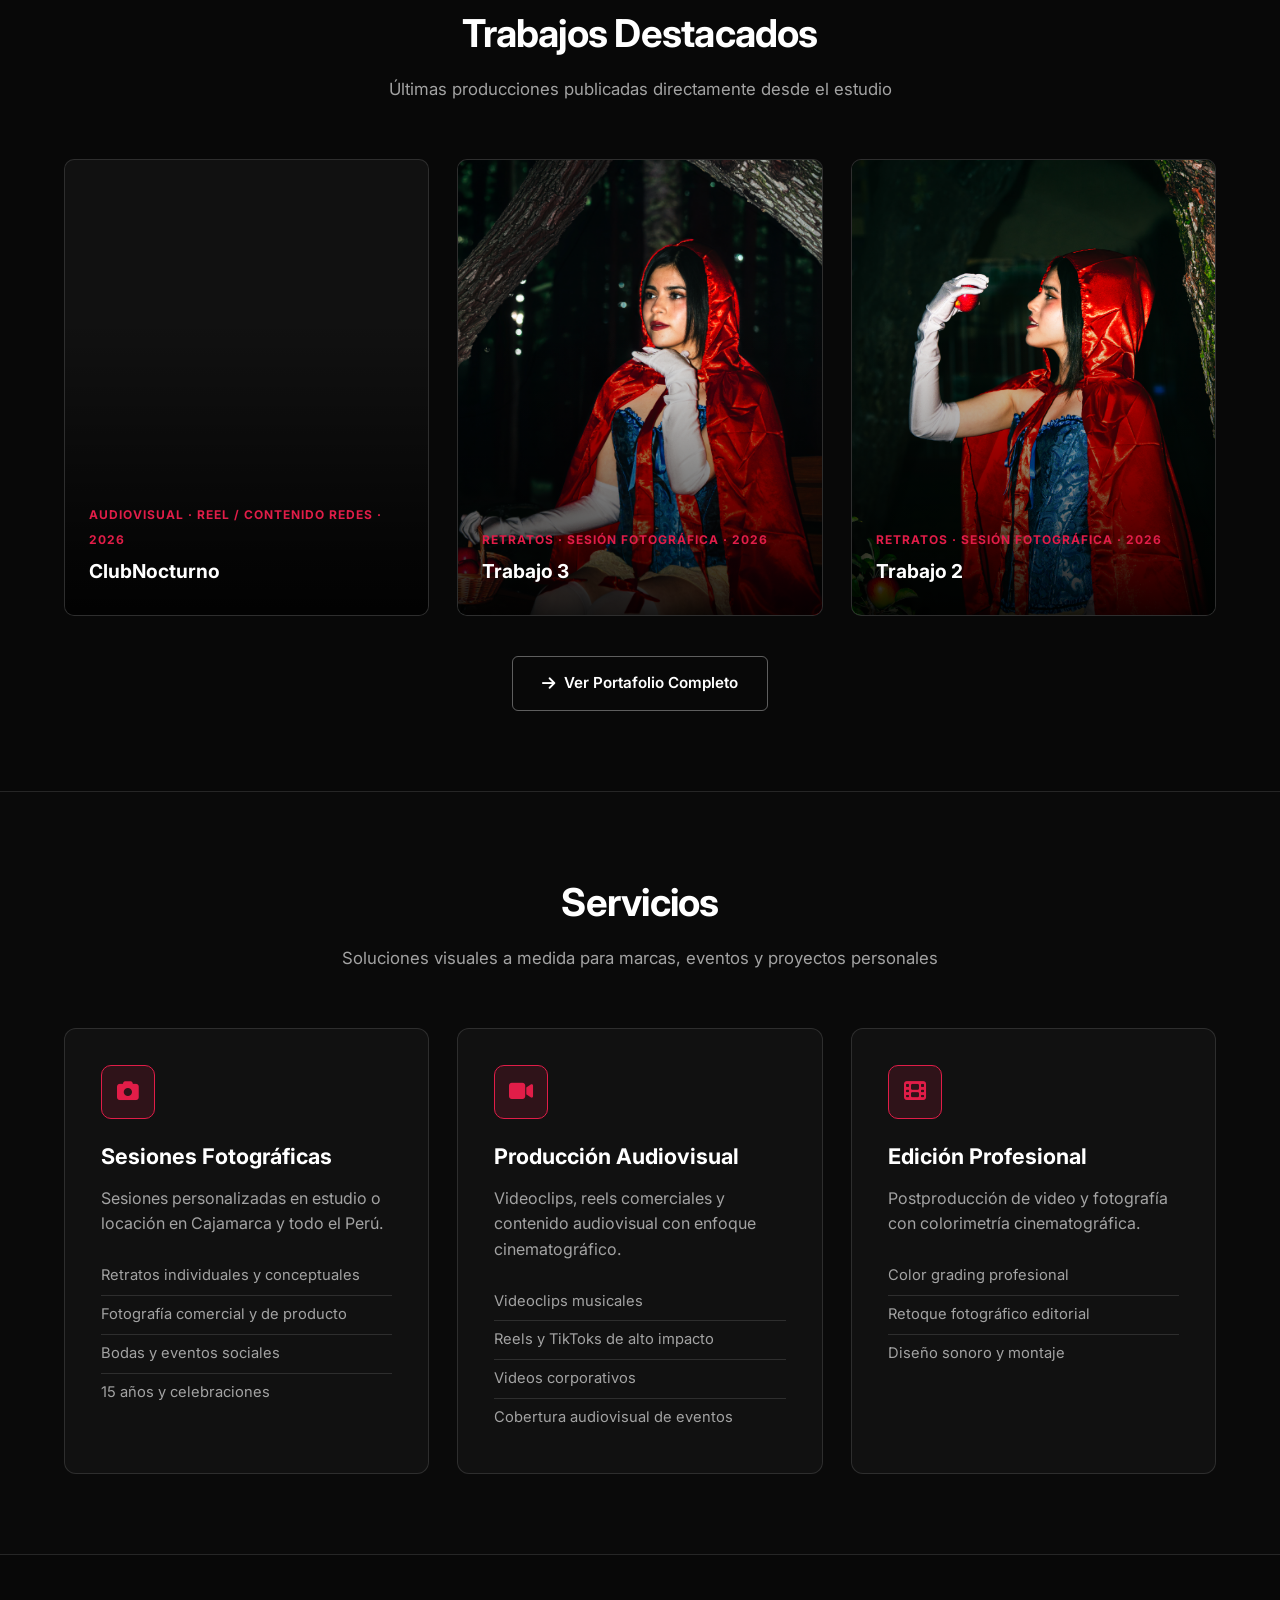
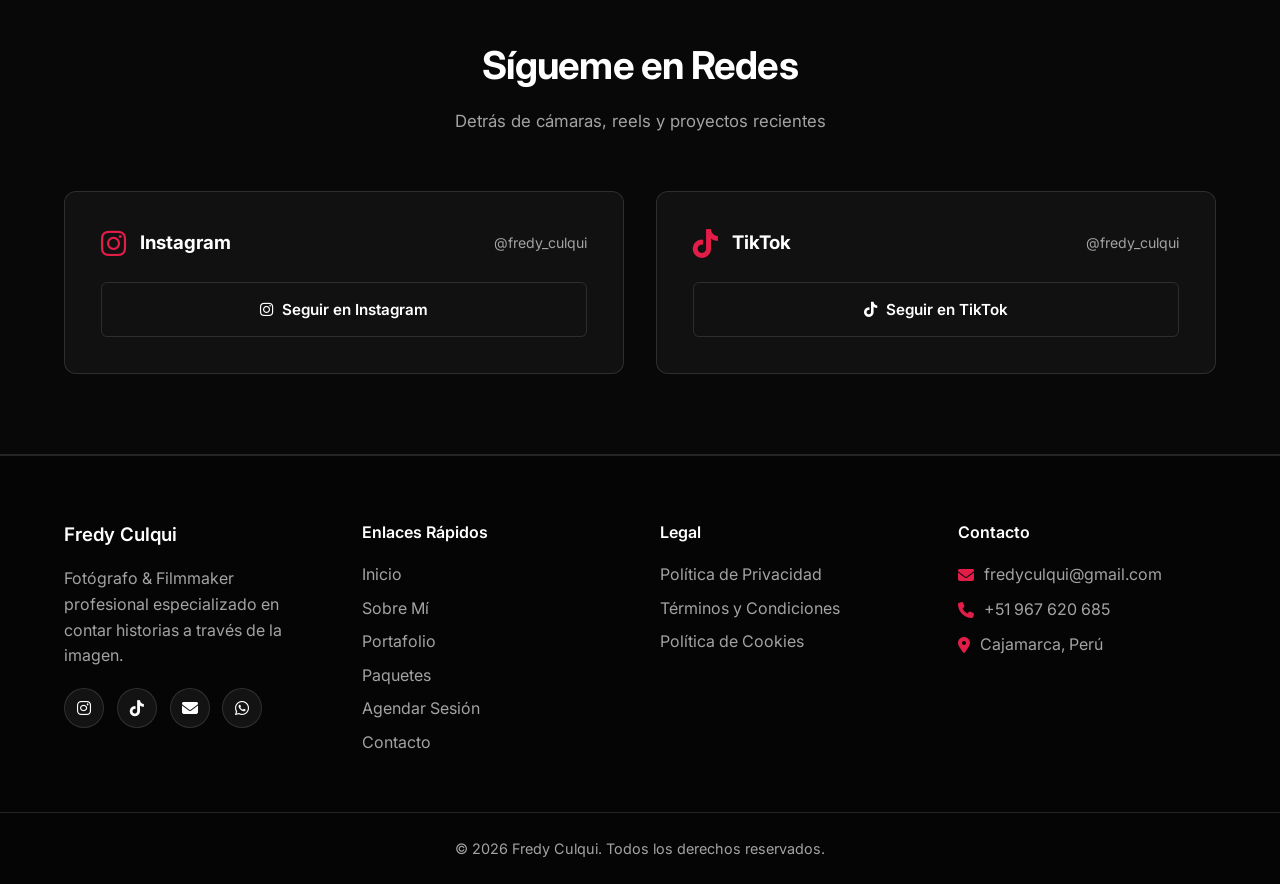
==== commit e81a816b: "Update index.html" ====
--- a/index.html
+++ b/index.html
@@ -144,7 +144,13 @@
             font-size: 0.85rem;
         }
 
-        /* Tarjetas visuales flotantes a la derecha del Hero */
+        /* Columna derecha del Hero: tarjetas + botones de redes debajo */
+        .hero-right-column {
+            display: flex;
+            flex-direction: column;
+            gap: 1.15rem;
+        }
+
         .hero-visual-stack {
             position: relative;
             height: 510px;
@@ -250,6 +256,44 @@
             color: var(--secondary);
         }
 
+        .hero-social-buttons {
+            display: grid;
+            grid-template-columns: 1fr 1fr;
+            gap: 0.85rem;
+        }
+
+        .hero-social-btn {
+            display: inline-flex;
+            align-items: center;
+            justify-content: center;
+            gap: 0.55rem;
+            padding: 0.78rem 1rem;
+            border-radius: 10px;
+            background: rgba(17, 17, 17, 0.9);
+            border: 1px solid rgba(255, 255, 255, 0.16);
+            color: var(--primary);
+            text-decoration: none;
+            font-size: 0.9rem;
+            font-weight: 600;
+            transition: all var(--transition-base);
+        }
+
+        .hero-social-btn i {
+            color: var(--accent);
+            font-size: 1.05rem;
+        }
+
+        .hero-social-btn:hover {
+            background: var(--accent);
+            border-color: var(--accent);
+            color: #ffffff;
+            transform: translateY(-2px);
+        }
+
+        .hero-social-btn:hover i {
+            color: #ffffff;
+        }
+
         @media (max-width: 960px) {
             .hero {
                 min-height: auto;
@@ -287,10 +331,12 @@
                 padding-top: 1.25rem;
             }
             .metric-item strong { font-size: 1.4rem; }
-            .hero-visual-stack {
+            .hero-right-column {
                 max-width: 390px;
                 width: 100%;
                 margin: 0 auto;
+            }
+            .hero-visual-stack {
                 height: 360px;
             }
             .hero-card-main {
@@ -324,8 +370,10 @@
                 gap: 0.75rem;
                 text-align: center;
             }
+            .hero-right-column {
+                max-width: 340px;
+            }
             .hero-visual-stack {
-                max-width: 340px;
                 height: 320px;
             }
             .hero-card-main {
@@ -335,6 +383,9 @@
             .hero-card-secondary {
                 width: 46%;
                 height: 145px;
+            }
+            .hero-social-buttons {
+                grid-template-columns: 1fr;
             }
             .features-section, .services-section, .style-section, .social-section {
                 padding: 55px 0;
@@ -562,24 +613,35 @@
                 </div>
             </div>
 
-            <div class="hero-visual-stack">
-                <div class="hero-floating-tag">
-                    <i class="fas fa-camera-retro"></i>
-                    <div>
-                        <strong>Edición Editorial</strong>
-                        <span>Colorimetría profesional</span>
+            <div class="hero-right-column">
+                <div class="hero-visual-stack">
+                    <div class="hero-floating-tag">
+                        <i class="fas fa-camera-retro"></i>
+                        <div>
+                            <strong>Edición Editorial</strong>
+                            <span>Colorimetría profesional</span>
+                        </div>
                     </div>
-                </div>
-                <div class="hero-card-main">
-                    <img id="heroMainImage" src="assets/uploads/1795058951992_DSC04960-Editar-Editar.jpg" alt="Sesión Fotográfica Fredy Culqui">
-                </div>
-                <div class="hero-card-secondary" id="heroVideoCard">
-                    <video id="heroShowreelVideo" autoplay muted loop playsinline style="display:none;"></video>
-                    <div class="hero-video-placeholder" id="heroVideoPlaceholder">
-                        <i class="fas fa-film"></i>
-                        <strong>Showreel Filmmaker</strong>
-                        <span>Súbelo desde Admin</span>
+                    <div class="hero-card-main">
+                        <img id="heroMainImage" src="assets/uploads/1795058951992_DSC04960-Editar-Editar.jpg" alt="Sesión Fotográfica Fredy Culqui">
                     </div>
+                    <div class="hero-card-secondary" id="heroVideoCard">
+                        <video id="heroShowreelVideo" autoplay muted loop playsinline style="display:none;"></video>
+                        <div class="hero-video-placeholder" id="heroVideoPlaceholder">
+                            <i class="fas fa-film"></i>
+                            <strong>Showreel Filmmaker</strong>
+                            <span>Súbelo desde Admin</span>
+                        </div>
+                    </div>
+                </div>
+
+                <div class="hero-social-buttons">
+                    <a href="https://www.instagram.com/fredy_culqui" target="_blank" rel="noopener noreferrer" class="hero-social-btn">
+                        <i class="fab fa-instagram"></i> Instagram
+                    </a>
+                    <a href="https://www.tiktok.com/@fredy_culqui" target="_blank" rel="noopener noreferrer" class="hero-social-btn">
+                        <i class="fab fa-tiktok"></i> TikTok
+                    </a>
                 </div>
             </div>
         </div>
--- a/css/style.css
+++ b/css/style.css
@@ -193,4 +193,4 @@
     border-top: 1px solid var(--border-color);
     color: var(--secondary);
     font-size: 0.9rem;
-}+}
--- a/css/navbar.css
+++ b/css/navbar.css
@@ -79,4 +79,4 @@
     font-size: 1.4rem;
     color: var(--primary);
     z-index: 1001;
-}+}
--- a/css/responsive.css
+++ b/css/responsive.css
@@ -140,4 +140,4 @@
     .container {
         padding: 0 1rem;
     }
-}+}
